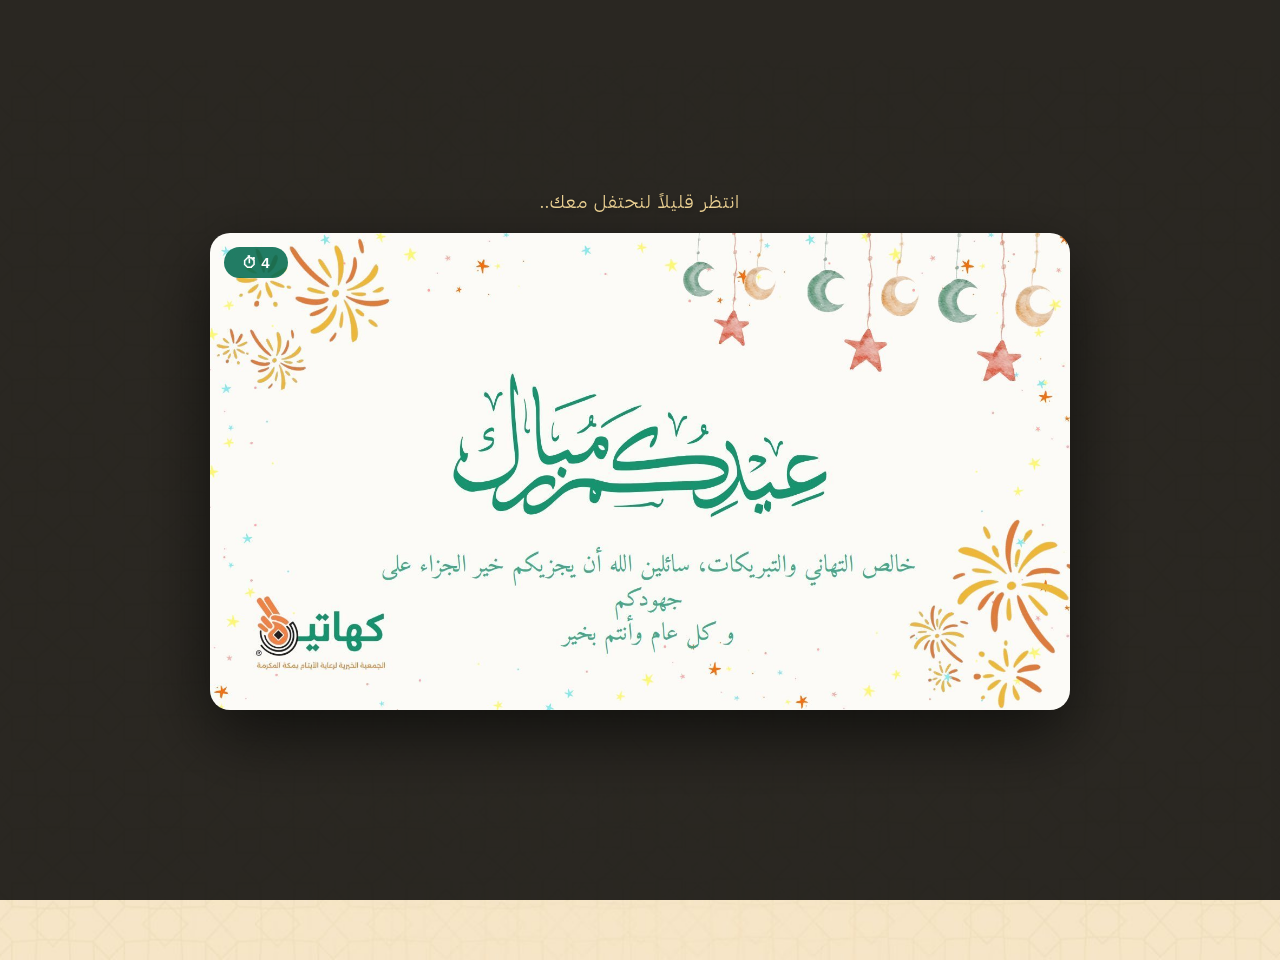
==== index.html @ 3cc017ee "add files" ====
<!DOCTYPE html>
<html lang="ar" dir="rtl">
<head>
  <meta charset="UTF-8">
  <meta name="viewport" content="width=device-width, initial-scale=1.0">
  <title>بطاقة تهنئة العيد - كهاتين</title>
  <link rel="preconnect" href="https://fonts.googleapis.com">
  <link href="https://fonts.googleapis.com/css2?family=Cairo:wght@700&display=swap" rel="stylesheet">
  <link rel="stylesheet" href="style.css">
</head>
<body>

  <!-- لمبات الصفحة الأولى -->
  <div id="lights-page1" style="display:none;">
    <div class="wire-container">
      <div class="light-unit"><div class="socket"></div><div class="bulb"></div></div>
      <div class="light-unit"><div class="socket"></div><div class="bulb"></div></div>
      <div class="light-unit"><div class="socket"></div><div class="bulb"></div></div>
      <div class="light-unit"><div class="socket"></div><div class="bulb"></div></div>
      <div class="light-unit"><div class="socket"></div><div class="bulb"></div></div>
      <div class="light-unit"><div class="socket"></div><div class="bulb"></div></div>
      <div class="light-unit"><div class="socket"></div><div class="bulb"></div></div>
      <div class="light-unit"><div class="socket"></div><div class="bulb"></div></div>
      <div class="light-unit"><div class="socket"></div><div class="bulb"></div></div>
      <div class="light-unit"><div class="socket"></div><div class="bulb"></div></div>
      <div class="light-unit"><div class="socket"></div><div class="bulb"></div></div>
      <div class="light-unit"><div class="socket"></div><div class="bulb"></div></div>
      <div class="light-unit"><div class="socket"></div><div class="bulb"></div></div>
      <div class="light-unit"><div class="socket"></div><div class="bulb"></div></div>
      <div class="light-unit"><div class="socket"></div><div class="bulb"></div></div>
      <div class="light-unit"><div class="socket"></div><div class="bulb"></div></div>
      <div class="light-unit"><div class="socket"></div><div class="bulb"></div></div>
      <div class="light-unit"><div class="socket"></div><div class="bulb"></div></div>
      <div class="light-unit"><div class="socket"></div><div class="bulb"></div></div>
      <div class="light-unit"><div class="socket"></div><div class="bulb"></div></div>
      <div class="light-unit"><div class="socket"></div><div class="bulb"></div></div>
      <div class="light-unit"><div class="socket"></div><div class="bulb"></div></div>
    </div>
  </div>

  <!-- زينة أركان الصفحة الأولى -->
  <img src="images/bunting.png" class="bunting-corner right" id="bunting-right" alt="">
  <img src="images/bunting.png" class="bunting-corner left"  id="bunting-left"  alt="">

  <!-- اللمبات - للصفحة الثانية -->
  <div id="lights-wrap">
    <div class="wire-container">
      <div class="light-unit"><div class="socket"></div><div class="bulb"></div></div>
      <div class="light-unit"><div class="socket"></div><div class="bulb"></div></div>
      <div class="light-unit"><div class="socket"></div><div class="bulb"></div></div>
      <div class="light-unit"><div class="socket"></div><div class="bulb"></div></div>
      <div class="light-unit"><div class="socket"></div><div class="bulb"></div></div>
      <div class="light-unit"><div class="socket"></div><div class="bulb"></div></div>
      <div class="light-unit"><div class="socket"></div><div class="bulb"></div></div>
      <div class="light-unit"><div class="socket"></div><div class="bulb"></div></div>
      <div class="light-unit"><div class="socket"></div><div class="bulb"></div></div>
      <div class="light-unit"><div class="socket"></div><div class="bulb"></div></div>
      <div class="light-unit"><div class="socket"></div><div class="bulb"></div></div>
      <div class="light-unit"><div class="socket"></div><div class="bulb"></div></div>
      <div class="light-unit"><div class="socket"></div><div class="bulb"></div></div>
      <div class="light-unit"><div class="socket"></div><div class="bulb"></div></div>
      <div class="light-unit"><div class="socket"></div><div class="bulb"></div></div>
      <div class="light-unit"><div class="socket"></div><div class="bulb"></div></div>
      <div class="light-unit"><div class="socket"></div><div class="bulb"></div></div>
      <div class="light-unit"><div class="socket"></div><div class="bulb"></div></div>
    </div>
  </div>

  <!-- إعلان العيد -->
  <div id="eid-overlay">
    <div class="ad-wrapper">
      <div class="ad-wait-text">انتظر قليلاً لنحتفل معك..</div>
      <div class="ad-box">
        <img src="images/eid_card.png" alt="عيد مبارك - كهاتين">
        <div id="eid-timer">⏱ 5</div>
      </div>
    </div>
  </div>

  <!-- المحتوى -->
  <div class="main-content">

    <section id="page1" class="page active">
      <div class="form-card">
        <div class="arch">
          <h2>أهلاً بك</h2>
          <p>فضلاً أدخل اسمك لاستلام بطاقتك</p>
        </div>
        <div class="card-body">
          <form id="nameForm">
            <input type="text" placeholder="اسمك هنا" id="nameInput" required>
            <button type="submit" class="btn-main">متابعة ←</button>
          </form>
        </div>
      </div>
    </section>

    <section id="page2" class="page">
      <div class="card">
        <img src="images/ramadan.jpg" class="greeting-img" alt="بطاقة التهنئة">
        <div class="employee-name" id="employeeName"></div>
      </div>
      <button id="saveBtn">⬇ حفظ الصورة</button>
      <canvas id="canvas" style="display:none;"></canvas>
      <img src="images/logo.webp" class="society-logo" alt="شعار كهاتين">
    </section>

  </div>

  <script src="script.js" defer></script>
</body>
</html>
---- style.css ----
@font-face {
  font-family: "PingARLT";
  src: url("fonts/PingAR_LT-Regular.otf") format("opentype");
}

@font-face {
  font-family: "PingARBold";
  src: url("fonts/PingAR_LT-Bold.otf") format("opentype");
}

:root {
  --green: #046c50;
  --beige: #EFD1A6;
  --gold:  #c9a84c;
}

* { box-sizing: border-box; margin: 0; padding: 0; }

body {
  font-family: "PingARLT", Arial, sans-serif;
  background: #F5E6C8;
  min-height: 100vh;
  display: flex;
  flex-direction: column;
  align-items: center;
  justify-content: flex-start;
  overflow-x: hidden;
  position: relative;
}

body::before {
  content: '';
  position: fixed;
  inset: 0;
  background: #F5E6C8;
  z-index: 0;
  pointer-events: none;
}

/* لمبات الصفحة الأولى */
#lights-page1 {
  position: fixed;
  top: 0; left: 0;
  width: 100%;
  z-index: 100;
  pointer-events: none;
  border-top: 2px solid #3a3a3a;
}

/* ====== زينة أركان الصفحة الأولى - كما هي في الأصل ====== */
.bunting-corner {
  position: fixed;
  z-index: 99;
  pointer-events: none;
  width: 420px;
  display: none;

}
.bunting-corner.right {
  top: 60px;
  right: 0;
  transform: rotate(45deg);
  transform-origin: top right;
}
.bunting-corner.left {
  top: 60px;
  left: 0;
  transform: rotate(-45deg);
  transform-origin: top left;
}

/* ====== الجوال فقط ====== */
@media (max-width: 900px) {
  /* إخفاء الخط الأسود */
  #lights-page1 {
    border-top: none;
  }
  /* تصغير الزينة */
  .bunting-corner {
    width: 180px;
    top: 60px;
  }
  /* تصغير اللمبات بشكل كبير */
  .bulb {
    width: 14px;
    height: 20px;
  }
  .socket {
    width: 8px;
    height: 8px;
    top: -7px;
  }
  .light-unit {
    margin: 0 2px;
  }
  .light-unit::after {
    width: 22px;
    height: 10px;
    top: -8px;
    left: 4px;
  }
  /* إبقاء 8 لمبات بالوسط فقط - حذف 7 من كل طرف */
  #lights-page1 .light-unit:nth-child(1),
  #lights-page1 .light-unit:nth-child(2),
  #lights-page1 .light-unit:nth-child(3),
  #lights-page1 .light-unit:nth-child(4),
  #lights-page1 .light-unit:nth-child(5),
  #lights-page1 .light-unit:nth-child(6),
  #lights-page1 .light-unit:nth-child(7),
  #lights-page1 .light-unit:nth-child(16),
  #lights-page1 .light-unit:nth-child(17),
  #lights-page1 .light-unit:nth-child(18),
  #lights-page1 .light-unit:nth-child(19),
  #lights-page1 .light-unit:nth-child(20),
  #lights-page1 .light-unit:nth-child(21),
  #lights-page1 .light-unit:nth-child(22) {
    display: none;
  }
}

/* ====== اللاب فقط ====== */
@media (min-width: 901px) {
  /* إخفاء أول 2 يسار وآخر 2 يمين في page1 فقط */
  #lights-page1 .light-unit:nth-child(1),
  #lights-page1 .light-unit:nth-child(2),
  #lights-page1 .light-unit:nth-child(21),
  #lights-page1 .light-unit:nth-child(22) {
    display: none;
  }
  /* دفع الزينة اليمين لليمين أكثر */
  .bunting-corner.right {
    right: -30px;
  }
}

/* لمبات الصفحة الثانية */
#lights-wrap {
  display: none;
  position: fixed;
  top: 0; left: 0;
  width: 100%;
  z-index: 100;
  pointer-events: none;
  border-top: 2px solid #3a3a3a;
}

#lights-wrap .wire-container {
  display: flex;
  justify-content: space-between;
  align-items: flex-start;
  width: 100%;
  padding: 0 10px;
}


.wire-container {
  text-align: center;
  white-space: nowrap;
  width: 100%;
  position: relative;
  overflow: visible;
}

.light-unit {
  display: inline-block;
  position: relative;
  margin: 0 1vw;
}

.light-unit::after {
  content: "";
  position: absolute;
  top: -1.2vw;
  left: 0.8vw;
  width: 5vw;
  height: 1.8vw;
  border-bottom: 2px solid #3a3a3a;
  border-radius: 50%;
  z-index: 0;
}

.light-unit:last-child::after { display: none; }

.socket {
  position: absolute;
  top: -0.8vw; left: 50%;
  transform: translateX(-50%);
  width: max(1.3vw, 8px);
  height: max(1.3vw, 8px);
  background: linear-gradient(to right, #444, #222, #444);
  border-radius: 3px 3px 0 0;
  z-index: 2;
  border-bottom: 3px solid #111;
}

.bulb {
  width: max(2.5vw, 16px);
  height: max(3.5vw, 22px);
  background: rgba(255,215,0,0.2);
  border-radius: 50% 50% 50% 50% / 60% 60% 40% 40%;
  position: relative;
  z-index: 1;
  animation: glow 1.5s infinite alternate;
}

.bulb::after {
  content: "";
  position: absolute;
  top: 7px; left: 50%;
  transform: translateX(-50%);
  width: 5px;
  height: 16px;
  border: 1px solid rgba(255,255,255,0.4);
  border-bottom: none;
  border-top: none;
  border-radius: 50%;
}

@keyframes glow {
  0%   { background: rgba(255,215,0,0.3); box-shadow: 0 0 10px rgba(255,215,0,0.1); }
  100% { background: rgba(255,215,0,1);   box-shadow: 0 0 20px #ffd700, 0 0 40px #ffea00, 0 0 60px #ff8c00; }
}

.light-unit:nth-child(odd)  .bulb { animation-duration: 1.8s; }
.light-unit:nth-child(even) .bulb { animation-duration: 1.4s; }
.light-unit:nth-child(3n)   .bulb { animation-duration: 2.1s; }
.light-unit:nth-child(1)  .bulb { animation-delay: 0.1s; }
.light-unit:nth-child(2)  .bulb { animation-delay: 0.8s; }
.light-unit:nth-child(3)  .bulb { animation-delay: 0.4s; }
.light-unit:nth-child(4)  .bulb { animation-delay: 1.2s; }
.light-unit:nth-child(5)  .bulb { animation-delay: 0.6s; }
.light-unit:nth-child(6)  .bulb { animation-delay: 1.5s; }
.light-unit:nth-child(7)  .bulb { animation-delay: 0.3s; }
.light-unit:nth-child(8)  .bulb { animation-delay: 0.9s; }
.light-unit:nth-child(9)  .bulb { animation-delay: 1.1s; }
.light-unit:nth-child(10) .bulb { animation-delay: 0.5s; }
.light-unit:nth-child(11) .bulb { animation-delay: 1.7s; }
.light-unit:nth-child(12) .bulb { animation-delay: 0.2s; }

/* ====== إعلان العيد ====== */
#eid-overlay {
  position: fixed; inset: 0;
  background: rgba(0,0,0,0.83);
  z-index: 999999;
  display: flex;
  justify-content: center;
  align-items: center;
  animation: fadeIn 0.6s ease;
  transition: opacity 0.6s ease;
}

.ad-wrapper {
  display: flex;
  flex-direction: column;
  align-items: center;
  gap: 14px;
  width: 92%;
  max-width: 860px;
}

.ad-wait-text {
  color: #f5d998;
  font-size: 18px;
  font-family: "PingARLT", Arial, sans-serif;
  text-align: center;
  letter-spacing: 1px;
  text-shadow: 0 2px 8px rgba(0,0,0,0.5);
}

.ad-box {
  position: relative;
  width: 100%;
  border-radius: 20px;
  overflow: hidden;
  box-shadow: 0 25px 70px rgba(0,0,0,0.6);
}

.ad-box img { width: 100%; display: block; }

#eid-timer {
  position: absolute;
  top: 14px; left: 14px;
  background: rgba(4,108,80,0.88);
  color: #fff;
  font-size: 15px; font-weight: bold;
  padding: 7px 18px;
  border-radius: 30px;
  direction: ltr;
  font-family: Arial, sans-serif;
  transition: opacity 0.4s;
}

/* ====== المحتوى ====== */
.main-content {
  position: relative; z-index: 1;
  width: 100%; min-height: 100vh;
  display: flex; align-items: center; justify-content: center;
  padding-top: 60px;
}

.page { display: none; }
.page.active {
  display: flex; flex-direction: column;
  align-items: center; justify-content: center;
}

#page1 {
  width: 100vw; min-height: 100vh;
  background-image: url('images/lantern.png');
  background-size: cover;
  background-position: center;
}

#page2 {
  width: 100vw; min-height: 100vh;
  background-image: url('images/lantern.png');
  background-size: cover;
  background-position: center;
  padding: 80px 20px 40px;
  gap: 24px;
}

/* ====== البطاقة - طاق مقوس ====== */
.form-card {
  width: 340px;
  background: #faf6ef;
  border-radius: 0 0 12px 12px;
  overflow: hidden;
  box-shadow: 0 12px 40px rgba(0,0,0,0.15);
}

.form-card .arch {
  background: linear-gradient(135deg, #046c50, #035840);
  padding: 36px 24px 48px;
  clip-path: ellipse(100% 85% at 50% 0%);
  text-align: center;
}

.form-card .arch h2 {
  font-size: 26px;
  color: #f5d998;
  margin-bottom: 8px;
  font-family: "PingARLT", Arial;
}

.form-card .arch p {
  font-size: 13px;
  color: rgba(245,217,152,0.75);
  font-family: "PingARLT", Arial;
}

.form-card .card-body {
  padding: 24px 24px 32px;
  text-align: center;
}

#nameInput {
  width: 100%;
  padding: 13px 16px;
  border-radius: 8px;
  border: 1.5px solid rgba(4,108,80,0.2);
  background: rgba(239,209,166,0.2);
  font-size: 14px;
  color: var(--green);
  font-family: "PingARLT", Arial;
  text-align: center;
  outline: none;
  transition: border-color 0.3s;
  margin-bottom: 14px;
  display: block;
}

#nameInput:focus { border-color: var(--green); background: #fff; }

.btn-main {
  width: 100%;
  padding: 13px;
  border-radius: 8px;
  border: none;
  background: #046c50;
  color: #fff;
  font-size: 15px;
  font-family: "PingARLT", Arial;
  font-weight: bold;
  cursor: pointer;
  transition: opacity 0.2s;
  box-shadow: 0 4px 16px rgba(4,108,80,0.3);
}

.btn-main:hover { opacity: 0.88; }

/* شعار الجمعية */
.society-logo {
  position: fixed;
  bottom: 20px;
  right: 20px;
  transform: none;
  width: 300px;
  z-index: 10;
}

@media (max-width: 900px) {
  .society-logo {
    width: 120px;
    bottom: 10px;
    right: 10px;
    left: auto;
  }
}

/* ====== البطاقة النهائية ====== */
.card {
  position: relative;
  display: inline-block;
  border-radius: 16px; overflow: hidden;
  box-shadow: 0 20px 60px rgba(4,108,80,0.15);
}

.greeting-img { width: 380px; max-width: 90vw; display: block; }

@media (max-width: 900px) {
  .greeting-img { max-width: 78vw; }
  #page2 { padding: 70px 20px 20px; gap: 14px; }
}

/*
  الصورة الأصلية: 1600 × 2000 px
  المستطيل الأخضر: مركز Y=1720 (86%), مركز X=799 (50%)
*/
.employee-name {
  font-family: "PingARBold", "Cairo", Arial, sans-serif;
  font-size: 15px;
  position: absolute;
  top: 86.4%;
  left: 50%;
  transform: translate(-50%, -50%);
  width: 52%;
  text-align: center;
  color: #ffffff;
  background: transparent;
  white-space: nowrap;
  overflow: hidden;
  text-overflow: ellipsis;
  pointer-events: none;
  line-height: 1;
}

@media (max-width: 900px) {
  .employee-name {
    top: 86.1%;
  }
}

/* زر حفظ الصورة */
#saveBtn {
  padding: 14px 36px;
  border-radius: 14px;
  border: none;
  background: #046c50;
  color: #fff;
  font-size: 15px;
  font-family: "PingARLT", Arial;
  font-weight: bold;
  cursor: pointer;
  box-shadow: 0 4px 20px rgba(4,108,80,0.35);
  transition: transform 0.2s, box-shadow 0.2s, opacity 0.2s;
}

#saveBtn:hover { opacity: 0.88; transform: translateY(-2px); }

@keyframes fadeIn {
  from { opacity: 0; transform: scale(0.96); }
  to   { opacity: 1; transform: scale(1); }
}

@keyframes lightsIn {
  from { opacity: 0; transform: translateY(-20px); }
  to   { opacity: 1; transform: translateY(0); }
}
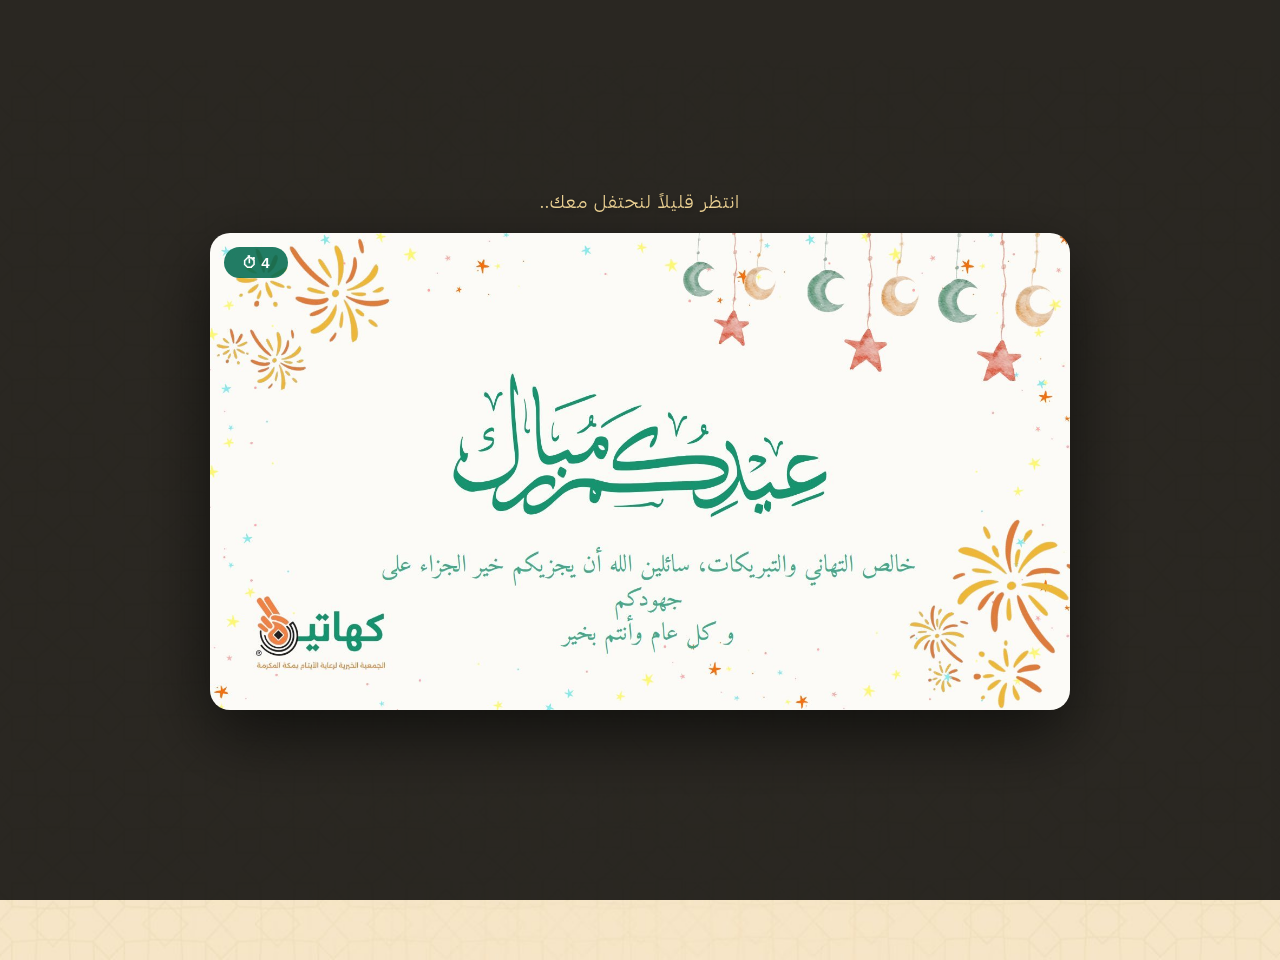
==== commit 2d7e0ceb: "h" ====
--- a/index.html
+++ b/index.html
@@ -39,7 +39,7 @@
   </div>
 
   <!-- زينة أركان الصفحة الأولى -->
-  <img src="images/bunting.png" class="bunting-corner right" id="bunting-right" alt="">
+  <img src="images/bunting_right.png" class="bunting-corner right" id="bunting-right" alt="">
   <img src="images/bunting.png" class="bunting-corner left"  id="bunting-left"  alt="">
 
   <!-- اللمبات - للصفحة الثانية -->
--- a/style.css
+++ b/style.css
@@ -57,15 +57,15 @@
 
 }
 .bunting-corner.right {
-  top: 60px;
+  top: 10px;
   right: 0;
-  transform: rotate(45deg);
+  transform: rotate(25deg);
   transform-origin: top right;
 }
 .bunting-corner.left {
-  top: 60px;
+  top: 10px;
   left: 0;
-  transform: rotate(-45deg);
+  transform: rotate(-25deg);
   transform-origin: top left;
 }
 
@@ -77,8 +77,8 @@
   }
   /* تصغير الزينة */
   .bunting-corner {
-    width: 180px;
-    top: 60px;
+    width: 150px;
+    top: 10px;
   }
   /* تصغير اللمبات بشكل كبير */
   .bulb {
@@ -112,6 +112,8 @@
   #lights-page1 .light-unit:nth-child(18),
   #lights-page1 .light-unit:nth-child(19),
   #lights-page1 .light-unit:nth-child(20),
+  #lights-page1 .light-unit:nth-child(19),
+  #lights-page1 .light-unit:nth-child(20),
   #lights-page1 .light-unit:nth-child(21),
   #lights-page1 .light-unit:nth-child(22) {
     display: none;
@@ -123,13 +125,16 @@
   /* إخفاء أول 2 يسار وآخر 2 يمين في page1 فقط */
   #lights-page1 .light-unit:nth-child(1),
   #lights-page1 .light-unit:nth-child(2),
+  #lights-page1 .light-unit:nth-child(19),
+  #lights-page1 .light-unit:nth-child(20),
   #lights-page1 .light-unit:nth-child(21),
   #lights-page1 .light-unit:nth-child(22) {
     display: none;
   }
   /* دفع الزينة اليمين لليمين أكثر */
   .bunting-corner.right {
-    right: -30px;
+    right: 0px;
+    top: 55px;
   }
 }
 
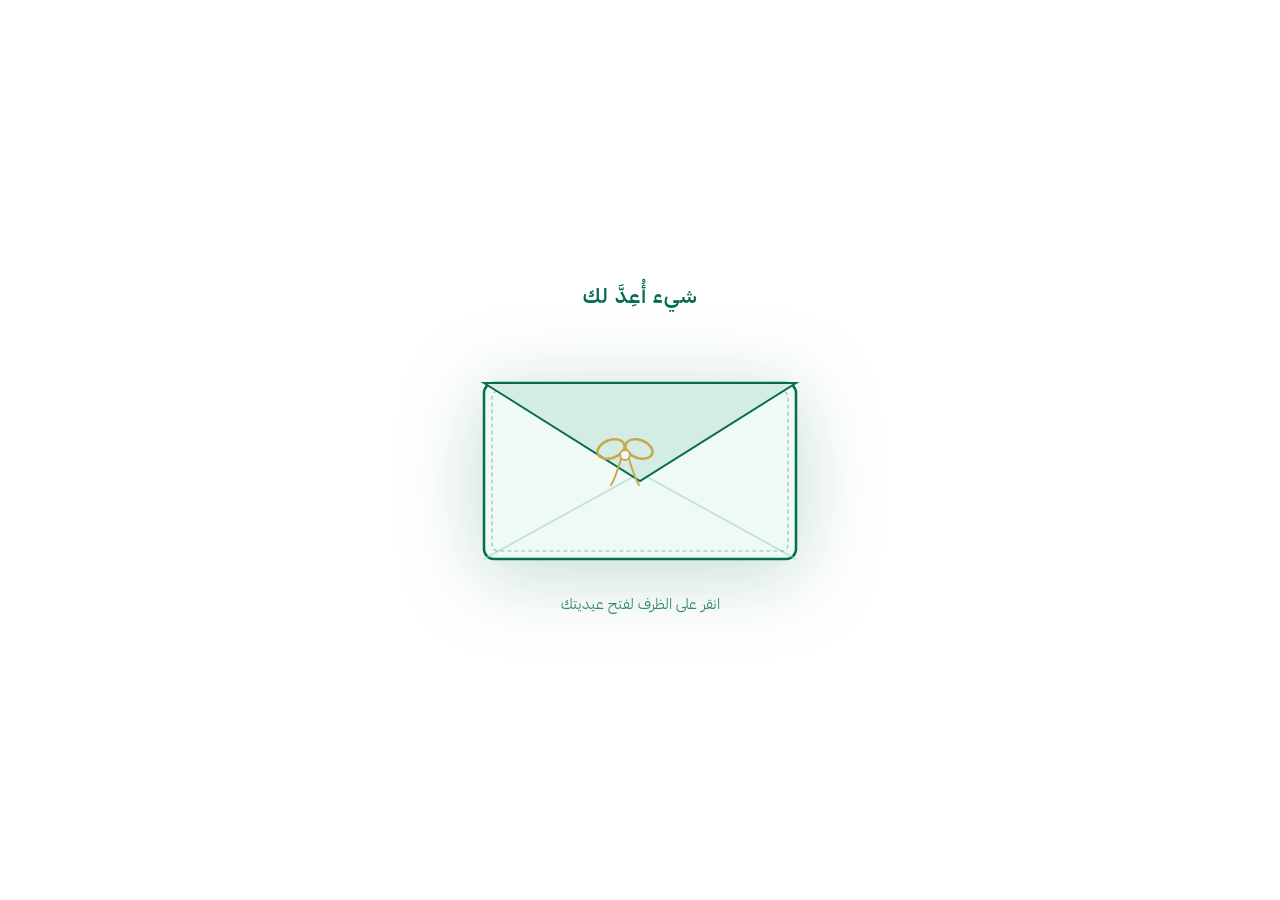
==== commit 3a01eed7: "Add files via upload" ====
--- a/index.html
+++ b/index.html
@@ -1,112 +1,268 @@
 <!DOCTYPE html>
 <html lang="ar" dir="rtl">
 <head>
-  <meta charset="UTF-8">
-  <meta name="viewport" content="width=device-width, initial-scale=1.0">
-  <title>بطاقة تهنئة العيد - كهاتين</title>
-  <link rel="preconnect" href="https://fonts.googleapis.com">
-  <link href="https://fonts.googleapis.com/css2?family=Cairo:wght@700&display=swap" rel="stylesheet">
-  <link rel="stylesheet" href="style.css">
+<meta charset="UTF-8">
+<meta name="viewport" content="width=device-width, initial-scale=1.0">
+<title>عيديتك 🎁</title>
+<link href="https://fonts.googleapis.com/css2?family=Tajawal:wght@400;700;900&display=swap" rel="stylesheet">
+<style>
+  @font-face {
+    font-family: "PingARLT";
+    src: url("fonts/PingAR_LT-Regular.otf") format("opentype");
+  }
+  @font-face {
+    font-family: "PingARBold";
+    src: url("fonts/PingAR_LT-Bold.otf") format("opentype");
+  }
+
+  * { margin: 0; padding: 0; box-sizing: border-box; }
+
+  body {
+    background: url('images/waves.png') center center / cover no-repeat;
+    font-family: "PingARLT", 'Tajawal', sans-serif;
+    min-height: 100vh;
+    display: flex;
+    align-items: center;
+    justify-content: center;
+    overflow: hidden;
+    position: relative;
+  }
+
+  
+
+  #scene {
+    position: relative;
+    z-index: 10;
+    display: flex;
+    flex-direction: column;
+    align-items: center;
+    gap: 28px;
+  }
+
+  .hint-text {
+    font-size: 1.3rem;
+    color: #046c50;
+    font-weight: 700;
+    letter-spacing: 1px;
+    animation: pulse 2s ease-in-out infinite;
+    text-align: center;
+    font-family: "PingARBold", 'Tajawal', sans-serif;
+  }
+  @keyframes pulse {
+    0%, 100% { opacity: 1; transform: scale(1); }
+    50%       { opacity: 0.7; transform: scale(1.04); }
+  }
+
+  #envelope-wrap {
+    position: relative;
+    width: 320px;
+    height: 220px;
+    cursor: pointer;
+    animation: shake 3s ease-in-out infinite;
+    transform-origin: center bottom;
+    filter: drop-shadow(0 12px 40px rgba(4,108,80,0.25));
+    transition: filter 0.3s;
+  }
+  #envelope-wrap:hover { filter: drop-shadow(0 20px 60px rgba(4,108,80,0.42)); }
+
+  @keyframes shake {
+    0%, 100% { transform: rotate(0deg); }
+    10%       { transform: rotate(-3deg); }
+    20%       { transform: rotate(3deg); }
+    30%       { transform: rotate(-2deg); }
+    40%       { transform: rotate(2deg); }
+    50%       { transform: rotate(0deg); }
+  }
+
+  #env-svg { width: 100%; height: 100%; position: absolute; inset: 0; }
+
+  #env-flap {
+    transform-origin: top center;
+    transform-box: fill-box;
+    transition: transform 0.6s cubic-bezier(0.4, 0, 0.2, 1);
+  }
+  #envelope-wrap.opening #env-flap { transform: rotateX(-160deg); }
+
+  #env-bow {
+    animation: bowWobble 2s ease-in-out infinite;
+    transform-origin: center;
+    transform-box: fill-box;
+  }
+  @keyframes bowWobble {
+    0%, 100% { transform: scale(1) rotate(0deg); }
+    25%       { transform: scale(1.1) rotate(-5deg); }
+    75%       { transform: scale(1.1) rotate(5deg); }
+  }
+
+  .glitter {
+    position: absolute;
+    border-radius: 50%;
+    pointer-events: none;
+    animation: glitterFly 1.2s ease-out forwards;
+    z-index: 20;
+  }
+  @keyframes glitterFly {
+    0%   { transform: translate(0,0) scale(1); opacity: 1; }
+    100% { transform: translate(var(--dx), var(--dy)) scale(0); opacity: 0; }
+  }
+
+  .confetti {
+    position: fixed;
+    pointer-events: none;
+    animation: confettiFall 2s ease-in forwards;
+    z-index: 100;
+  }
+  @keyframes confettiFall {
+    0%   { transform: translateY(-20px) rotate(0deg); opacity: 1; }
+    100% { transform: translateY(110vh) rotate(720deg); opacity: 0; }
+  }
+
+  #card {
+    position: fixed;
+    inset: 0;
+    z-index: 200;
+    display: flex;
+    flex-direction: column;
+    align-items: center;
+    justify-content: center;
+    background: rgba(0,0,0,0.6);
+    backdrop-filter: blur(6px);
+    opacity: 0;
+    pointer-events: none;
+    transition: opacity 0.5s;
+  }
+  #card.show { opacity: 1; pointer-events: all; }
+  #card img {
+    max-width: 88vw;
+    max-height: 68vh;
+    border-radius: 16px;
+    box-shadow: 0 30px 80px rgba(0,0,0,0.4);
+    transform: scale(0.6) rotate(-4deg);
+    transition: transform 0.6s cubic-bezier(0.34, 1.56, 0.64, 1);
+  }
+  #card.show img { transform: scale(1) rotate(0deg); }
+
+  #claim-btn {
+    display: block;
+    margin: 20px auto 0;
+    background: linear-gradient(135deg, #c9a84c, #046c50);
+    color: white;
+    font-family: "PingARBold", 'Tajawal', sans-serif;
+    font-size: 1.2rem;
+    font-weight: 900;
+    padding: 16px 48px;
+    border: none;
+    border-radius: 50px;
+    cursor: pointer;
+    box-shadow: 0 8px 30px rgba(4,108,80,0.4);
+    transform: scale(0.8);
+    opacity: 0;
+    transition: transform 0.5s cubic-bezier(0.34,1.56,0.64,1) 0.4s, opacity 0.4s ease 0.4s, box-shadow 0.2s;
+    letter-spacing: 1px;
+  }
+  #card.show #claim-btn { transform: scale(1); opacity: 1; }
+  #claim-btn:hover { box-shadow: 0 12px 40px rgba(4,108,80,0.6); transform: scale(1.05) !important; }
+  #card-inner { display: flex; flex-direction: column; align-items: center; }
+</style>
 </head>
 <body>
 
-  <!-- لمبات الصفحة الأولى -->
-  <div id="lights-page1" style="display:none;">
-    <div class="wire-container">
-      <div class="light-unit"><div class="socket"></div><div class="bulb"></div></div>
-      <div class="light-unit"><div class="socket"></div><div class="bulb"></div></div>
-      <div class="light-unit"><div class="socket"></div><div class="bulb"></div></div>
-      <div class="light-unit"><div class="socket"></div><div class="bulb"></div></div>
-      <div class="light-unit"><div class="socket"></div><div class="bulb"></div></div>
-      <div class="light-unit"><div class="socket"></div><div class="bulb"></div></div>
-      <div class="light-unit"><div class="socket"></div><div class="bulb"></div></div>
-      <div class="light-unit"><div class="socket"></div><div class="bulb"></div></div>
-      <div class="light-unit"><div class="socket"></div><div class="bulb"></div></div>
-      <div class="light-unit"><div class="socket"></div><div class="bulb"></div></div>
-      <div class="light-unit"><div class="socket"></div><div class="bulb"></div></div>
-      <div class="light-unit"><div class="socket"></div><div class="bulb"></div></div>
-      <div class="light-unit"><div class="socket"></div><div class="bulb"></div></div>
-      <div class="light-unit"><div class="socket"></div><div class="bulb"></div></div>
-      <div class="light-unit"><div class="socket"></div><div class="bulb"></div></div>
-      <div class="light-unit"><div class="socket"></div><div class="bulb"></div></div>
-      <div class="light-unit"><div class="socket"></div><div class="bulb"></div></div>
-      <div class="light-unit"><div class="socket"></div><div class="bulb"></div></div>
-      <div class="light-unit"><div class="socket"></div><div class="bulb"></div></div>
-      <div class="light-unit"><div class="socket"></div><div class="bulb"></div></div>
-      <div class="light-unit"><div class="socket"></div><div class="bulb"></div></div>
-      <div class="light-unit"><div class="socket"></div><div class="bulb"></div></div>
-    </div>
+<div id="scene">
+  <p class="hint-text">شيء أُعِدَّ لك</p>
+  <div id="envelope-wrap" onclick="openEnvelope()">
+    <svg id="env-svg" viewBox="0 0 320 220" xmlns="http://www.w3.org/2000/svg">
+      <rect x="4" y="40" width="312" height="176" rx="10" fill="#f0faf5" stroke="#046c50" stroke-width="2.5"/>
+      <line x1="4" y1="216" x2="160" y2="130" stroke="#9fcfbe" stroke-width="1.5" opacity="0.6"/>
+      <line x1="316" y1="216" x2="160" y2="130" stroke="#9fcfbe" stroke-width="1.5" opacity="0.6"/>
+      <line x1="4" y1="40" x2="160" y2="130" stroke="#9fcfbe" stroke-width="1.5" opacity="0.5"/>
+      <line x1="316" y1="40" x2="160" y2="130" stroke="#9fcfbe" stroke-width="1.5" opacity="0.5"/>
+      <rect x="12" y="48" width="296" height="160" rx="6" fill="none" stroke="#046c50" stroke-width="1.2" stroke-dasharray="4 3" opacity="0.4"/>
+      <g id="env-flap">
+        <path d="M4,40 L160,138 L316,40 Z" fill="#d4ede4" stroke="#046c50" stroke-width="2"/>
+      </g>
+      <g id="env-bow" transform="translate(145, 112)">
+        <ellipse cx="-14" cy="-6" rx="14" ry="9" fill="none" stroke="#c9a84c" stroke-width="2.5" transform="rotate(-20,-14,-6)"/>
+        <ellipse cx="14" cy="-6" rx="14" ry="9" fill="none" stroke="#c9a84c" stroke-width="2.5" transform="rotate(20,14,-6)"/>
+        <circle cx="0" cy="0" r="5" fill="#f0faf5" stroke="#c9a84c" stroke-width="2"/>
+        <path d="M-4,4 Q-10,24 -14,30" fill="none" stroke="#c9a84c" stroke-width="2" stroke-linecap="round"/>
+        <path d="M4,4 Q10,24 14,30" fill="none" stroke="#c9a84c" stroke-width="2" stroke-linecap="round"/>
+      </g>
+    </svg>
   </div>
-
-  <!-- زينة أركان الصفحة الأولى -->
-  <img src="images/bunting_right.png" class="bunting-corner right" id="bunting-right" alt="">
-  <img src="images/bunting.png" class="bunting-corner left"  id="bunting-left"  alt="">
-
-  <!-- اللمبات - للصفحة الثانية -->
-  <div id="lights-wrap">
-    <div class="wire-container">
-      <div class="light-unit"><div class="socket"></div><div class="bulb"></div></div>
-      <div class="light-unit"><div class="socket"></div><div class="bulb"></div></div>
-      <div class="light-unit"><div class="socket"></div><div class="bulb"></div></div>
-      <div class="light-unit"><div class="socket"></div><div class="bulb"></div></div>
-      <div class="light-unit"><div class="socket"></div><div class="bulb"></div></div>
-      <div class="light-unit"><div class="socket"></div><div class="bulb"></div></div>
-      <div class="light-unit"><div class="socket"></div><div class="bulb"></div></div>
-      <div class="light-unit"><div class="socket"></div><div class="bulb"></div></div>
-      <div class="light-unit"><div class="socket"></div><div class="bulb"></div></div>
-      <div class="light-unit"><div class="socket"></div><div class="bulb"></div></div>
-      <div class="light-unit"><div class="socket"></div><div class="bulb"></div></div>
-      <div class="light-unit"><div class="socket"></div><div class="bulb"></div></div>
-      <div class="light-unit"><div class="socket"></div><div class="bulb"></div></div>
-      <div class="light-unit"><div class="socket"></div><div class="bulb"></div></div>
-      <div class="light-unit"><div class="socket"></div><div class="bulb"></div></div>
-      <div class="light-unit"><div class="socket"></div><div class="bulb"></div></div>
-      <div class="light-unit"><div class="socket"></div><div class="bulb"></div></div>
-      <div class="light-unit"><div class="socket"></div><div class="bulb"></div></div>
-    </div>
+  <p style="color:#046c50; font-size:0.9rem; font-family:'PingARLT','Tajawal',sans-serif; margin-top:4px; opacity:0.8;">انقر على الظرف لفتح عيديتك</p>
+</div>
+
+<div id="card">
+  <div id="card-inner">
+    <img src="images/new_eid_card.png" alt="عيد سعيد"/>
+    <button id="claim-btn" onclick="goToNext()">قم باستلام عيديتك</button>
   </div>
-
-  <!-- إعلان العيد -->
-  <div id="eid-overlay">
-    <div class="ad-wrapper">
-      <div class="ad-wait-text">انتظر قليلاً لنحتفل معك..</div>
-      <div class="ad-box">
-        <img src="images/eid_card.png" alt="عيد مبارك - كهاتين">
-        <div id="eid-timer">⏱ 5</div>
-      </div>
-    </div>
-  </div>
-
-  <!-- المحتوى -->
-  <div class="main-content">
-
-    <section id="page1" class="page active">
-      <div class="form-card">
-        <div class="arch">
-          <h2>أهلاً بك</h2>
-          <p>فضلاً أدخل اسمك لاستلام بطاقتك</p>
-        </div>
-        <div class="card-body">
-          <form id="nameForm">
-            <input type="text" placeholder="اسمك هنا" id="nameInput" required>
-            <button type="submit" class="btn-main">متابعة ←</button>
-          </form>
-        </div>
-      </div>
-    </section>
-
-    <section id="page2" class="page">
-      <div class="card">
-        <img src="images/ramadan.jpg" class="greeting-img" alt="بطاقة التهنئة">
-        <div class="employee-name" id="employeeName"></div>
-      </div>
-      <button id="saveBtn">⬇ حفظ الصورة</button>
-      <canvas id="canvas" style="display:none;"></canvas>
-      <img src="images/logo.webp" class="society-logo" alt="شعار كهاتين">
-    </section>
-
-  </div>
-
-  <script src="script.js" defer></script>
+</div>
+
+<script>
+  function playPop() {
+    try {
+      const ctx = new (window.AudioContext || window.webkitAudioContext)();
+      const osc = ctx.createOscillator(), gain = ctx.createGain();
+      osc.connect(gain); gain.connect(ctx.destination);
+      osc.frequency.setValueAtTime(600, ctx.currentTime);
+      osc.frequency.exponentialRampToValueAtTime(120, ctx.currentTime + 0.15);
+      gain.gain.setValueAtTime(0.4, ctx.currentTime);
+      gain.gain.exponentialRampToValueAtTime(0.001, ctx.currentTime + 0.3);
+      osc.start(); osc.stop(ctx.currentTime + 0.3);
+      setTimeout(() => {
+        const o2 = ctx.createOscillator(), g2 = ctx.createGain();
+        o2.type = 'triangle';
+        o2.connect(g2); g2.connect(ctx.destination);
+        o2.frequency.setValueAtTime(1200, ctx.currentTime);
+        o2.frequency.exponentialRampToValueAtTime(800, ctx.currentTime + 0.2);
+        g2.gain.setValueAtTime(0.2, ctx.currentTime);
+        g2.gain.exponentialRampToValueAtTime(0.001, ctx.currentTime + 0.25);
+        o2.start(); o2.stop(ctx.currentTime + 0.25);
+      }, 150);
+    } catch(e) {}
+  }
+
+  function spawnGlitter(x, y) {
+    const colors = ['#c9a84c','#046c50','#f5d998','#9fcfbe','#035840','#e8c97a'];
+    for (let i = 0; i < 30; i++) {
+      const g = document.createElement('div');
+      g.className = 'glitter';
+      const size = 4 + Math.random() * 8;
+      g.style.cssText = `width:${size}px;height:${size}px;background:${colors[Math.floor(Math.random()*colors.length)]};left:${x}px;top:${y}px;--dx:${(Math.random()-0.5)*200}px;--dy:${(Math.random()-0.5)*200}px;`;
+      document.body.appendChild(g);
+      setTimeout(() => g.remove(), 1300);
+    }
+  }
+
+  function launchConfetti() {
+    const colors = ['#c9a84c','#046c50','#f5d998','#9fcfbe','#035840','#d4ede4','#e8c97a'];
+    for (let i = 0; i < 80; i++) {
+      const c = document.createElement('div');
+      c.className = 'confetti';
+      c.style.cssText = `left:${Math.random()*100}vw;top:-20px;background:${colors[Math.floor(Math.random()*colors.length)]};border-radius:${Math.random()>0.5?'50%':'2px'};width:${6+Math.random()*8}px;height:${6+Math.random()*8}px;animation-delay:${Math.random()*0.8}s;animation-duration:${1.5+Math.random()*1.5}s;`;
+      document.body.appendChild(c);
+      setTimeout(() => c.remove(), 3000);
+    }
+  }
+
+  let opened = false;
+  function openEnvelope() {
+    if (opened) return;
+    opened = true;
+    const wrap = document.getElementById('envelope-wrap');
+    const rect = wrap.getBoundingClientRect();
+    wrap.style.animation = 'none';
+    wrap.classList.add('opening');
+    playPop();
+    spawnGlitter(rect.left + rect.width/2, rect.top + rect.height/2);
+    setTimeout(() => {
+      launchConfetti();
+      setTimeout(() => document.getElementById('card').classList.add('show'), 400);
+    }, 600);
+  }
+
+  function goToNext() { window.location.href = 'main.html'; }
+</script>
 </body>
 </html>
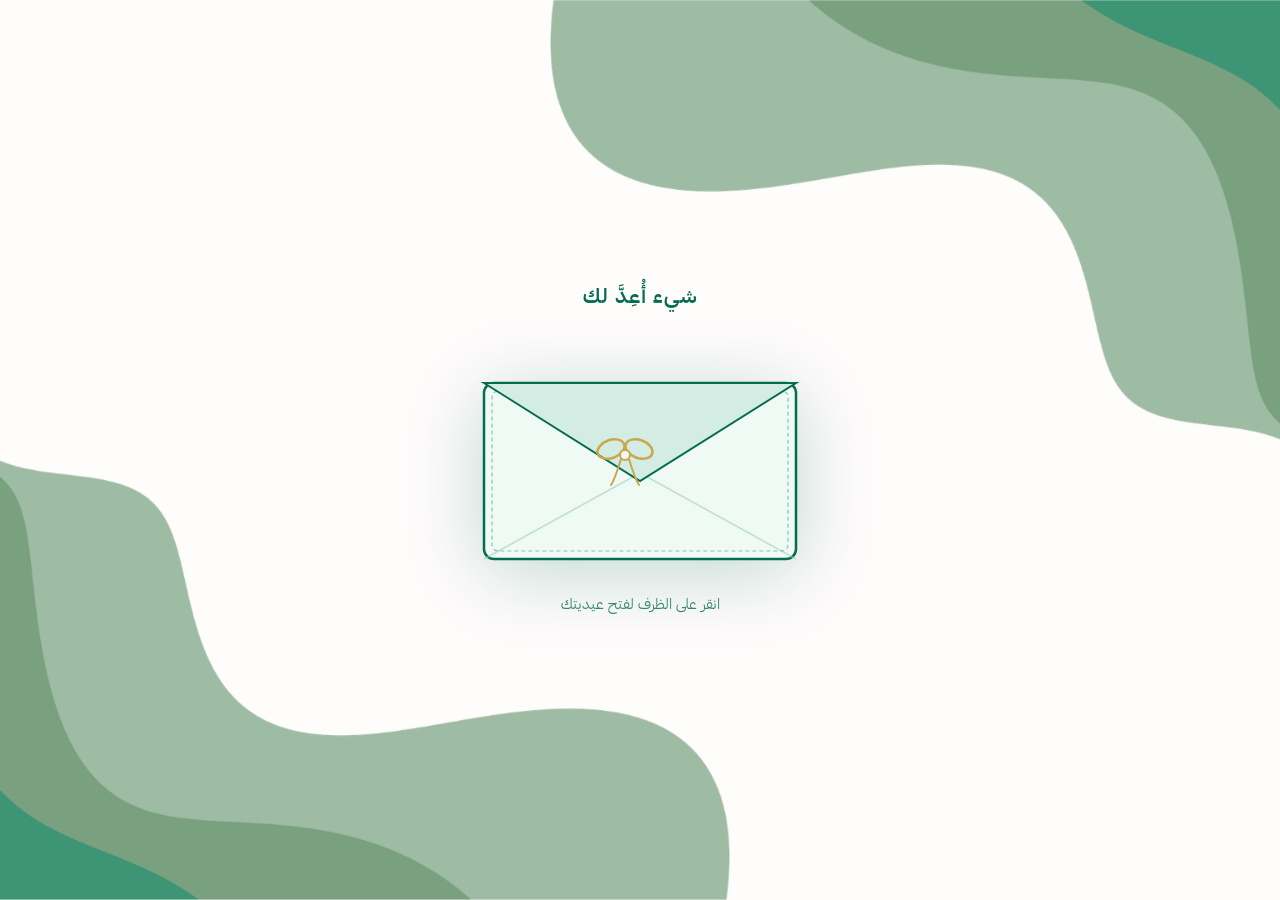
==== commit e31c3031: "Update index.html" ====
--- a/index.html
+++ b/index.html
@@ -3,7 +3,7 @@
 <head>
 <meta charset="UTF-8">
 <meta name="viewport" content="width=device-width, initial-scale=1.0">
-<title>عيديتك 🎁</title>
+<title></title>
 <link href="https://fonts.googleapis.com/css2?family=Tajawal:wght@400;700;900&display=swap" rel="stylesheet">
 <style>
   @font-face {
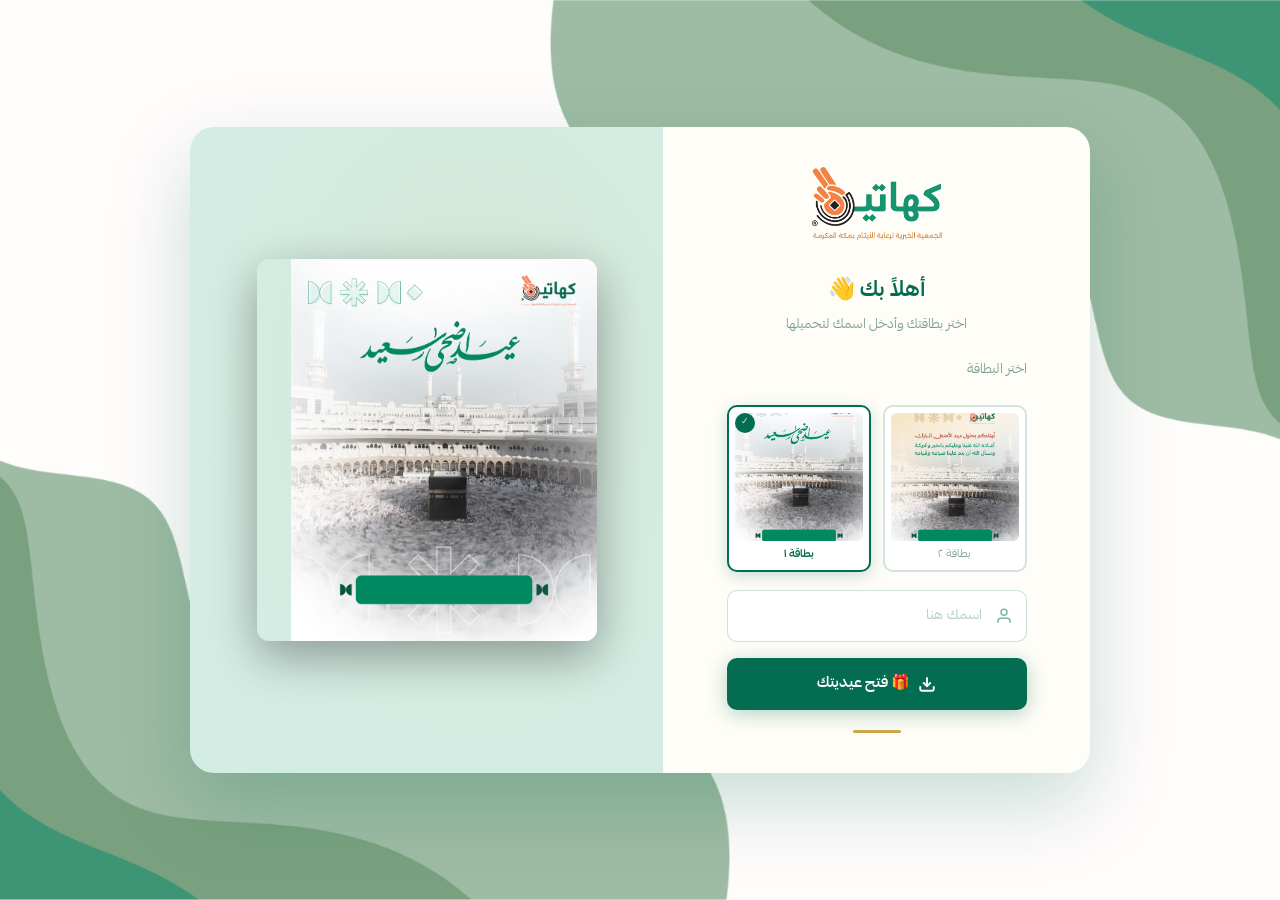
==== commit 479233f7: "Add files via upload" ====
--- a/index.html
+++ b/index.html
@@ -3,7 +3,7 @@
 <head>
 <meta charset="UTF-8">
 <meta name="viewport" content="width=device-width, initial-scale=1.0">
-<title></title>
+<title>عيديتك 🎁</title>
 <link href="https://fonts.googleapis.com/css2?family=Tajawal:wght@400;700;900&display=swap" rel="stylesheet">
 <style>
   @font-face {
@@ -15,254 +15,477 @@
     src: url("fonts/PingAR_LT-Bold.otf") format("opentype");
   }
 
-  * { margin: 0; padding: 0; box-sizing: border-box; }
+  :root {
+    --green: #046c50;
+    --green-dark: #035840;
+    --gold: #c9a84c;
+    --beige-light: #fffdf8;
+  }
+
+  * { box-sizing: border-box; margin: 0; padding: 0; }
 
   body {
-    background: url('images/waves.png') center center / cover no-repeat;
-    font-family: "PingARLT", 'Tajawal', sans-serif;
+    font-family: "PingARLT", 'Tajawal', Arial, sans-serif;
     min-height: 100vh;
     display: flex;
     align-items: center;
     justify-content: center;
+    background-image: url('images/waves.png');
+    background-size: cover;
+    background-position: center;
+    overflow-x: hidden;
+  }
+
+  .main-wrapper {
+    width: 100%;
+    min-height: 100vh;
+    display: flex;
+    align-items: center;
+    justify-content: center;
+    padding: 40px 20px;
+  }
+
+  .split-card {
+    display: flex;
+    flex-direction: row-reverse;
+    width: 100%;
+    max-width: 900px;
+    min-height: 520px;
+    border-radius: 24px;
     overflow: hidden;
+    box-shadow: 0 30px 80px rgba(4,108,80,0.22);
+  }
+
+  /* يسار: معاينة البطاقة */
+  .card-image-side {
+    flex: 1.2;
+    background: #d4ede4;
+    display: flex;
+    align-items: center;
+    justify-content: center;
+    padding: 32px 24px;
     position: relative;
-  }
-
-  
-
-  #scene {
+    overflow: hidden;
+  }
+  .card-image-side::before {
+    content: '';
+    position: absolute;
+    inset: 0;
+    background: radial-gradient(ellipse at 60% 40%, rgba(201,168,76,0.10) 0%, transparent 70%);
+  }
+  .card-preview {
     position: relative;
-    z-index: 10;
-    display: flex;
-    flex-direction: column;
-    align-items: center;
-    gap: 28px;
-  }
-
-  .hint-text {
-    font-size: 1.3rem;
-    color: #046c50;
+    display: inline-block;
+    border-radius: 12px;
+    overflow: hidden;
+    box-shadow: 0 16px 48px rgba(0,0,0,0.35);
+    z-index: 1;
+  }
+  .greeting-img {
+    width: 340px;
+    max-width: 90%;
+    display: block;
+  }
+  .employee-name {
+    position: absolute;
+    left: 55%;
+    bottom: 11%;
+    transform: translateX(-50%);
+    width: 72%;
+    text-align: center;
+    display: flex;
+    align-items: center;
+    justify-content: center;
+    font-size: 17px;
+    line-height: 1;
     font-weight: 700;
-    letter-spacing: 1px;
-    animation: pulse 2s ease-in-out infinite;
+    color: white;
+    white-space: nowrap;
+    font-family: "PingARBold", 'Tajawal', Arial;
+  }
+
+  /* يمين: الفورم */
+  .card-form-side {
+    flex: 1;
+    background: var(--beige-light);
+    display: flex;
+    align-items: center;
+    justify-content: center;
+    padding: 40px 36px;
+  }
+  .form-inner {
+    width: 100%;
+    max-width: 300px;
     text-align: center;
-    font-family: "PingARBold", 'Tajawal', sans-serif;
-  }
-  @keyframes pulse {
-    0%, 100% { opacity: 1; transform: scale(1); }
-    50%       { opacity: 0.7; transform: scale(1.04); }
-  }
-
-  #envelope-wrap {
+  }
+  .form-logo { margin-bottom: 24px; }
+  .form-logo img { width: 130px; }
+  .form-inner h2 {
+    font-size: 22px;
+    font-weight: 900;
+    color: var(--green);
+    font-family: "PingARBold", 'Tajawal', Arial;
+    margin-bottom: 6px;
+  }
+  .form-inner > p {
+    font-size: 13px;
+    color: #7a9e90;
+    margin-bottom: 24px;
+    font-family: "PingARLT", 'Tajawal', Arial;
+  }
+
+  /* اختيار البطاقة */
+  .picker-label {
+    font-size: 12px;
+    color: #7a9e90;
+    margin-bottom: 10px;
+    font-family: "PingARLT", 'Tajawal', Arial;
+    text-align: right;
+  }
+  .card-picker {
+    display: flex;
+    gap: 12px;
+    justify-content: center;
+    margin-bottom: 18px;
+    flex-direction: row-reverse;
+  }
+  .card-thumb {
+    flex: 1;
+    border: 2.5px solid rgba(4,108,80,0.18);
+    border-radius: 10px;
+    padding: 6px;
+    cursor: pointer;
+    transition: border-color 0.25s, box-shadow 0.25s, transform 0.2s;
+    background: #fff;
+    text-align: center;
     position: relative;
-    width: 320px;
-    height: 220px;
+    overflow: hidden;
+  }
+  .card-thumb img {
+    width: 100%;
+    border-radius: 6px;
+    display: block;
+    aspect-ratio: 1/1;
+    object-fit: cover;
+  }
+  .card-thumb span {
+    display: block;
+    font-size: 11px;
+    color: #7a9e90;
+    margin-top: 5px;
+    font-family: "PingARLT", 'Tajawal', Arial;
+  }
+  .card-thumb:hover {
+    border-color: var(--green);
+    transform: translateY(-2px);
+    box-shadow: 0 6px 20px rgba(4,108,80,0.18);
+  }
+  .card-thumb.active {
+    border-color: var(--green);
+    box-shadow: 0 4px 16px rgba(4,108,80,0.22);
+  }
+  .card-thumb.active::after {
+    content: '✓';
+    position: absolute;
+    top: 6px;
+    left: 6px;
+    width: 20px;
+    height: 20px;
+    background: var(--green);
+    color: #fff;
+    border-radius: 50%;
+    font-size: 11px;
+    display: flex;
+    align-items: center;
+    justify-content: center;
+    line-height: 20px;
+  }
+  .card-thumb.active span {
+    color: var(--green);
+    font-family: "PingARBold", 'Tajawal', Arial;
+  }
+
+  /* حقل الاسم */
+  .input-group {
+    position: relative;
+    margin-bottom: 16px;
+  }
+  .input-group input {
+    width: 100%;
+    padding: 14px 44px 14px 16px;
+    border-radius: 10px;
+    border: 1.5px solid rgba(4,108,80,0.2);
+    background: #fff;
+    font-size: 14px;
+    color: var(--green);
+    font-family: "PingARLT", 'Tajawal', Arial;
+    text-align: right;
+    outline: none;
+    transition: border-color 0.3s, box-shadow 0.3s;
+  }
+  .input-group input:focus {
+    border-color: var(--green);
+    box-shadow: 0 0 0 3px rgba(4,108,80,0.1);
+  }
+  .input-group input::placeholder { color: #b0cec5; }
+  .input-icon {
+    position: absolute;
+    right: 14px;
+    top: 50%;
+    transform: translateY(-50%);
+    width: 18px; height: 18px;
+    color: var(--green);
+    opacity: 0.5;
+  }
+
+  /* زر التحميل */
+  #downloadBtn {
+    width: 100%;
+    padding: 14px;
+    border-radius: 10px;
+    border: none;
+    background: var(--green);
+    color: #fff;
+    font-size: 15px;
+    font-family: "PingARBold", 'Tajawal', Arial;
+    font-weight: 700;
     cursor: pointer;
-    animation: shake 3s ease-in-out infinite;
-    transform-origin: center bottom;
-    filter: drop-shadow(0 12px 40px rgba(4,108,80,0.25));
-    transition: filter 0.3s;
-  }
-  #envelope-wrap:hover { filter: drop-shadow(0 20px 60px rgba(4,108,80,0.42)); }
-
-  @keyframes shake {
-    0%, 100% { transform: rotate(0deg); }
-    10%       { transform: rotate(-3deg); }
-    20%       { transform: rotate(3deg); }
-    30%       { transform: rotate(-2deg); }
-    40%       { transform: rotate(2deg); }
-    50%       { transform: rotate(0deg); }
-  }
-
-  #env-svg { width: 100%; height: 100%; position: absolute; inset: 0; }
-
-  #env-flap {
-    transform-origin: top center;
-    transform-box: fill-box;
-    transition: transform 0.6s cubic-bezier(0.4, 0, 0.2, 1);
-  }
-  #envelope-wrap.opening #env-flap { transform: rotateX(-160deg); }
-
-  #env-bow {
-    animation: bowWobble 2s ease-in-out infinite;
-    transform-origin: center;
-    transform-box: fill-box;
-  }
-  @keyframes bowWobble {
-    0%, 100% { transform: scale(1) rotate(0deg); }
-    25%       { transform: scale(1.1) rotate(-5deg); }
-    75%       { transform: scale(1.1) rotate(5deg); }
-  }
-
-  .glitter {
-    position: absolute;
-    border-radius: 50%;
-    pointer-events: none;
-    animation: glitterFly 1.2s ease-out forwards;
-    z-index: 20;
-  }
-  @keyframes glitterFly {
-    0%   { transform: translate(0,0) scale(1); opacity: 1; }
-    100% { transform: translate(var(--dx), var(--dy)) scale(0); opacity: 0; }
-  }
-
-  .confetti {
-    position: fixed;
-    pointer-events: none;
-    animation: confettiFall 2s ease-in forwards;
-    z-index: 100;
-  }
-  @keyframes confettiFall {
-    0%   { transform: translateY(-20px) rotate(0deg); opacity: 1; }
-    100% { transform: translateY(110vh) rotate(720deg); opacity: 0; }
-  }
-
-  #card {
+    display: flex;
+    align-items: center;
+    justify-content: center;
+    gap: 8px;
+    transition: background 0.2s, transform 0.15s, box-shadow 0.2s;
+    box-shadow: 0 4px 20px rgba(4,108,80,0.3);
+  }
+  #downloadBtn:hover {
+    background: var(--green-dark);
+    transform: translateY(-1px);
+    box-shadow: 0 8px 28px rgba(4,108,80,0.4);
+  }
+  #downloadBtn:active { transform: scale(0.98); }
+
+  /* رسالة الخطأ */
+  #error-msg {
+    display: none;
+    color: #e05a3a;
+    font-size: 13px;
+    margin-top: 8px;
+    text-align: center;
+  }
+
+  .form-inner::after {
+    content: '';
+    display: block;
+    width: 48px;
+    height: 3px;
+    background: var(--gold);
+    border-radius: 3px;
+    margin: 20px auto 0;
+  }
+
+  /* Overlay التحميل */
+  #loading-overlay {
     position: fixed;
     inset: 0;
-    z-index: 200;
+    background: rgba(4,108,80,0.92);
     display: flex;
     flex-direction: column;
     align-items: center;
     justify-content: center;
-    background: rgba(0,0,0,0.6);
-    backdrop-filter: blur(6px);
+    z-index: 999;
     opacity: 0;
     pointer-events: none;
-    transition: opacity 0.5s;
-  }
-  #card.show { opacity: 1; pointer-events: all; }
-  #card img {
-    max-width: 88vw;
-    max-height: 68vh;
-    border-radius: 16px;
-    box-shadow: 0 30px 80px rgba(0,0,0,0.4);
-    transform: scale(0.6) rotate(-4deg);
-    transition: transform 0.6s cubic-bezier(0.34, 1.56, 0.64, 1);
-  }
-  #card.show img { transform: scale(1) rotate(0deg); }
-
-  #claim-btn {
-    display: block;
-    margin: 20px auto 0;
-    background: linear-gradient(135deg, #c9a84c, #046c50);
-    color: white;
-    font-family: "PingARBold", 'Tajawal', sans-serif;
-    font-size: 1.2rem;
-    font-weight: 900;
-    padding: 16px 48px;
-    border: none;
-    border-radius: 50px;
-    cursor: pointer;
-    box-shadow: 0 8px 30px rgba(4,108,80,0.4);
-    transform: scale(0.8);
-    opacity: 0;
-    transition: transform 0.5s cubic-bezier(0.34,1.56,0.64,1) 0.4s, opacity 0.4s ease 0.4s, box-shadow 0.2s;
-    letter-spacing: 1px;
-  }
-  #card.show #claim-btn { transform: scale(1); opacity: 1; }
-  #claim-btn:hover { box-shadow: 0 12px 40px rgba(4,108,80,0.6); transform: scale(1.05) !important; }
-  #card-inner { display: flex; flex-direction: column; align-items: center; }
+    transition: opacity 0.4s;
+  }
+  #loading-overlay.show {
+    opacity: 1;
+    pointer-events: all;
+  }
+  .spinner {
+    width: 56px;
+    height: 56px;
+    border: 5px solid rgba(255,255,255,0.25);
+    border-top-color: #fff;
+    border-radius: 50%;
+    animation: spin 0.8s linear infinite;
+    margin-bottom: 20px;
+  }
+  @keyframes spin { to { transform: rotate(360deg); } }
+  #loading-overlay p {
+    color: #fff;
+    font-family: "PingARBold", 'Tajawal', Arial;
+    font-size: 18px;
+  }
+
+  canvas { display: none; }
+
+  @media (max-width: 700px) {
+    .split-card { flex-direction: column; border-radius: 16px; }
+    .card-image-side { padding: 24px 20px; }
+    .greeting-img { width: 260px; }
+    .card-form-side { padding: 30px 24px; }
+  }
 </style>
 </head>
 <body>
 
-<div id="scene">
-  <p class="hint-text">شيء أُعِدَّ لك</p>
-  <div id="envelope-wrap" onclick="openEnvelope()">
-    <svg id="env-svg" viewBox="0 0 320 220" xmlns="http://www.w3.org/2000/svg">
-      <rect x="4" y="40" width="312" height="176" rx="10" fill="#f0faf5" stroke="#046c50" stroke-width="2.5"/>
-      <line x1="4" y1="216" x2="160" y2="130" stroke="#9fcfbe" stroke-width="1.5" opacity="0.6"/>
-      <line x1="316" y1="216" x2="160" y2="130" stroke="#9fcfbe" stroke-width="1.5" opacity="0.6"/>
-      <line x1="4" y1="40" x2="160" y2="130" stroke="#9fcfbe" stroke-width="1.5" opacity="0.5"/>
-      <line x1="316" y1="40" x2="160" y2="130" stroke="#9fcfbe" stroke-width="1.5" opacity="0.5"/>
-      <rect x="12" y="48" width="296" height="160" rx="6" fill="none" stroke="#046c50" stroke-width="1.2" stroke-dasharray="4 3" opacity="0.4"/>
-      <g id="env-flap">
-        <path d="M4,40 L160,138 L316,40 Z" fill="#d4ede4" stroke="#046c50" stroke-width="2"/>
-      </g>
-      <g id="env-bow" transform="translate(145, 112)">
-        <ellipse cx="-14" cy="-6" rx="14" ry="9" fill="none" stroke="#c9a84c" stroke-width="2.5" transform="rotate(-20,-14,-6)"/>
-        <ellipse cx="14" cy="-6" rx="14" ry="9" fill="none" stroke="#c9a84c" stroke-width="2.5" transform="rotate(20,14,-6)"/>
-        <circle cx="0" cy="0" r="5" fill="#f0faf5" stroke="#c9a84c" stroke-width="2"/>
-        <path d="M-4,4 Q-10,24 -14,30" fill="none" stroke="#c9a84c" stroke-width="2" stroke-linecap="round"/>
-        <path d="M4,4 Q10,24 14,30" fill="none" stroke="#c9a84c" stroke-width="2" stroke-linecap="round"/>
-      </g>
-    </svg>
-  </div>
-  <p style="color:#046c50; font-size:0.9rem; font-family:'PingARLT','Tajawal',sans-serif; margin-top:4px; opacity:0.8;">انقر على الظرف لفتح عيديتك</p>
-</div>
-
-<div id="card">
-  <div id="card-inner">
-    <img src="images/new_eid_card.png" alt="عيد سعيد"/>
-    <button id="claim-btn" onclick="goToNext()">قم باستلام عيديتك</button>
+<div class="main-wrapper">
+  <div class="split-card">
+
+    <!-- يسار: معاينة البطاقة -->
+    <div class="card-image-side">
+      <div class="card-preview">
+        <img src="images/adha_card.png" class="greeting-img" id="previewImg" alt="بطاقة التهنئة">
+        <div class="employee-name" id="employeeName"></div>
+      </div>
+    </div>
+
+    <!-- يمين: الفورم -->
+    <div class="card-form-side">
+      <div class="form-inner">
+        <div class="form-logo">
+          <img src="images/logo.webp" alt="شعار كهاتين">
+        </div>
+        <h2>أهلاً بك 👋</h2>
+        <p>اختر بطاقتك وأدخل اسمك لتحميلها</p>
+
+        <!-- اختيار البطاقة -->
+        <p class="picker-label">اختر البطاقة</p>
+        <div class="card-picker">
+          <div class="card-thumb active" id="thumb1" onclick="selectCard(1)">
+            <img src="images/adha_card.png" alt="بطاقة 1">
+            <span>بطاقة ١</span>
+          </div>
+          <div class="card-thumb" id="thumb2" onclick="selectCard(2)">
+            <img src="images/new_adha_card.png" alt="بطاقة 2">
+            <span>بطاقة ٢</span>
+          </div>
+        </div>
+
+        <div class="input-group">
+          <input type="text" id="nameInput" placeholder="اسمك هنا" maxlength="40">
+          <svg class="input-icon" viewBox="0 0 24 24" fill="none" stroke="currentColor" stroke-width="2">
+            <path d="M20 21v-2a4 4 0 0 0-4-4H8a4 4 0 0 0-4 4v2"/>
+            <circle cx="12" cy="7" r="4"/>
+          </svg>
+        </div>
+
+        <button id="downloadBtn" onclick="downloadAndRedirect()">
+          <svg viewBox="0 0 24 24" fill="none" stroke="currentColor" stroke-width="2.5" width="18" height="18">
+            <path d="M21 15v4a2 2 0 0 1-2 2H5a2 2 0 0 1-2-2v-4"/>
+            <polyline points="7 10 12 15 17 10"/>
+            <line x1="12" y1="15" x2="12" y2="3"/>
+          </svg>
+          🎁 فتح عيديتك
+        </button>
+        <p id="error-msg">الرجاء إدخال اسمك أولاً</p>
+      </div>
+    </div>
+
   </div>
 </div>
 
+<!-- Overlay أثناء التحميل -->
+<div id="loading-overlay">
+  <div class="spinner"></div>
+  <p>يتم تجهيز عيديتك...</p>
+</div>
+
+<canvas id="canvas"></canvas>
+
 <script>
-  function playPop() {
+  var cards = {
+    1: {
+      src: 'images/adha_card.png',
+      nameX: 0.50,
+      nameY: 0.870,
+      fontSize: 19,
+      maxWidthRatio: 0.52,
+      nameColor: '#ffffff',
+      previewTop: '85%',
+      previewLeft: '55%'
+    },
+    2: {
+      src: 'images/new_adha_card.png',
+      nameX: 0.50,
+      nameY: 0.870,
+      fontSize: 19,
+      maxWidthRatio: 0.52,
+      nameColor: '#ffffff',
+      previewTop: '85%',
+      previewLeft: '55%'
+    }
+  };
+
+  var selectedCard = 1;
+
+  function selectCard(num) {
+    selectedCard = num;
+    document.getElementById('previewImg').src = cards[num].src;
+    document.getElementById('employeeName').style.top = cards[num].previewTop;
+    document.getElementById('employeeName').style.left = cards[num].previewLeft || '55%';
+    document.getElementById('thumb1').classList.toggle('active', num === 1);
+    document.getElementById('thumb2').classList.toggle('active', num === 2);
+  }
+
+  document.getElementById('nameInput').addEventListener('input', function () {
+    document.getElementById('employeeName').textContent = this.value;
+    document.getElementById('error-msg').style.display = 'none';
+  });
+
+  async function downloadAndRedirect() {
+    var name = document.getElementById('nameInput').value.trim();
+    if (!name) {
+      document.getElementById('error-msg').style.display = 'block';
+      document.getElementById('nameInput').focus();
+      return;
+    }
+
+    var img = document.getElementById('previewImg');
+    if (!img.complete) { alert('الصورة لم تتحمل بعد'); return; }
+
+    // أظهر الـ overlay
+    document.getElementById('loading-overlay').classList.add('show');
+
     try {
-      const ctx = new (window.AudioContext || window.webkitAudioContext)();
-      const osc = ctx.createOscillator(), gain = ctx.createGain();
-      osc.connect(gain); gain.connect(ctx.destination);
-      osc.frequency.setValueAtTime(600, ctx.currentTime);
-      osc.frequency.exponentialRampToValueAtTime(120, ctx.currentTime + 0.15);
-      gain.gain.setValueAtTime(0.4, ctx.currentTime);
-      gain.gain.exponentialRampToValueAtTime(0.001, ctx.currentTime + 0.3);
-      osc.start(); osc.stop(ctx.currentTime + 0.3);
-      setTimeout(() => {
-        const o2 = ctx.createOscillator(), g2 = ctx.createGain();
-        o2.type = 'triangle';
-        o2.connect(g2); g2.connect(ctx.destination);
-        o2.frequency.setValueAtTime(1200, ctx.currentTime);
-        o2.frequency.exponentialRampToValueAtTime(800, ctx.currentTime + 0.2);
-        g2.gain.setValueAtTime(0.2, ctx.currentTime);
-        g2.gain.exponentialRampToValueAtTime(0.001, ctx.currentTime + 0.25);
-        o2.start(); o2.stop(ctx.currentTime + 0.25);
-      }, 150);
+      await document.fonts.load('bold 40px PingARBold');
+      await document.fonts.ready;
     } catch(e) {}
-  }
-
-  function spawnGlitter(x, y) {
-    const colors = ['#c9a84c','#046c50','#f5d998','#9fcfbe','#035840','#e8c97a'];
-    for (let i = 0; i < 30; i++) {
-      const g = document.createElement('div');
-      g.className = 'glitter';
-      const size = 4 + Math.random() * 8;
-      g.style.cssText = `width:${size}px;height:${size}px;background:${colors[Math.floor(Math.random()*colors.length)]};left:${x}px;top:${y}px;--dx:${(Math.random()-0.5)*200}px;--dy:${(Math.random()-0.5)*200}px;`;
-      document.body.appendChild(g);
-      setTimeout(() => g.remove(), 1300);
-    }
-  }
-
-  function launchConfetti() {
-    const colors = ['#c9a84c','#046c50','#f5d998','#9fcfbe','#035840','#d4ede4','#e8c97a'];
-    for (let i = 0; i < 80; i++) {
-      const c = document.createElement('div');
-      c.className = 'confetti';
-      c.style.cssText = `left:${Math.random()*100}vw;top:-20px;background:${colors[Math.floor(Math.random()*colors.length)]};border-radius:${Math.random()>0.5?'50%':'2px'};width:${6+Math.random()*8}px;height:${6+Math.random()*8}px;animation-delay:${Math.random()*0.8}s;animation-duration:${1.5+Math.random()*1.5}s;`;
-      document.body.appendChild(c);
-      setTimeout(() => c.remove(), 3000);
-    }
-  }
-
-  let opened = false;
-  function openEnvelope() {
-    if (opened) return;
-    opened = true;
-    const wrap = document.getElementById('envelope-wrap');
-    const rect = wrap.getBoundingClientRect();
-    wrap.style.animation = 'none';
-    wrap.classList.add('opening');
-    playPop();
-    spawnGlitter(rect.left + rect.width/2, rect.top + rect.height/2);
-    setTimeout(() => {
-      launchConfetti();
-      setTimeout(() => document.getElementById('card').classList.add('show'), 400);
-    }, 600);
-  }
-
-  function goToNext() { window.location.href = 'main.html'; }
+
+    var cfg = cards[selectedCard];
+    var canvas = document.getElementById('canvas');
+    var nW = img.naturalWidth;
+    var nH = img.naturalHeight;
+    canvas.width  = nW;
+    canvas.height = nH;
+
+    var ctx = canvas.getContext('2d');
+    ctx.drawImage(img, 0, 0, nW, nH);
+
+    var RECT_X   = nW * cfg.nameX;
+    var RECT_Y   = nH * cfg.nameY;
+    var fontSize = Math.round(cfg.fontSize * (nW / 380));
+    var maxWidth = nW * cfg.maxWidthRatio;
+
+    ctx.font         = fontSize + 'px PingARBold, Tajawal, Arial, sans-serif';
+    ctx.fillStyle    = cfg.nameColor;
+    ctx.textAlign    = 'center';
+    ctx.textBaseline = 'middle';
+    ctx.fillText(name, RECT_X, RECT_Y, maxWidth);
+
+    // حفظ dataURL في sessionStorage والانتقال للظرف
+    var dataURL = canvas.toDataURL('image/png');
+    
+    try {
+      sessionStorage.setItem('eid_card_data', dataURL);
+      sessionStorage.setItem('eid_card_name', name);
+    } catch(e) {}
+
+    // انتقل مباشرة للظرف
+    setTimeout(function() {
+      window.location.href = 'envelope.html';
+    }, 800);
+  }
 </script>
 </body>
 </html>
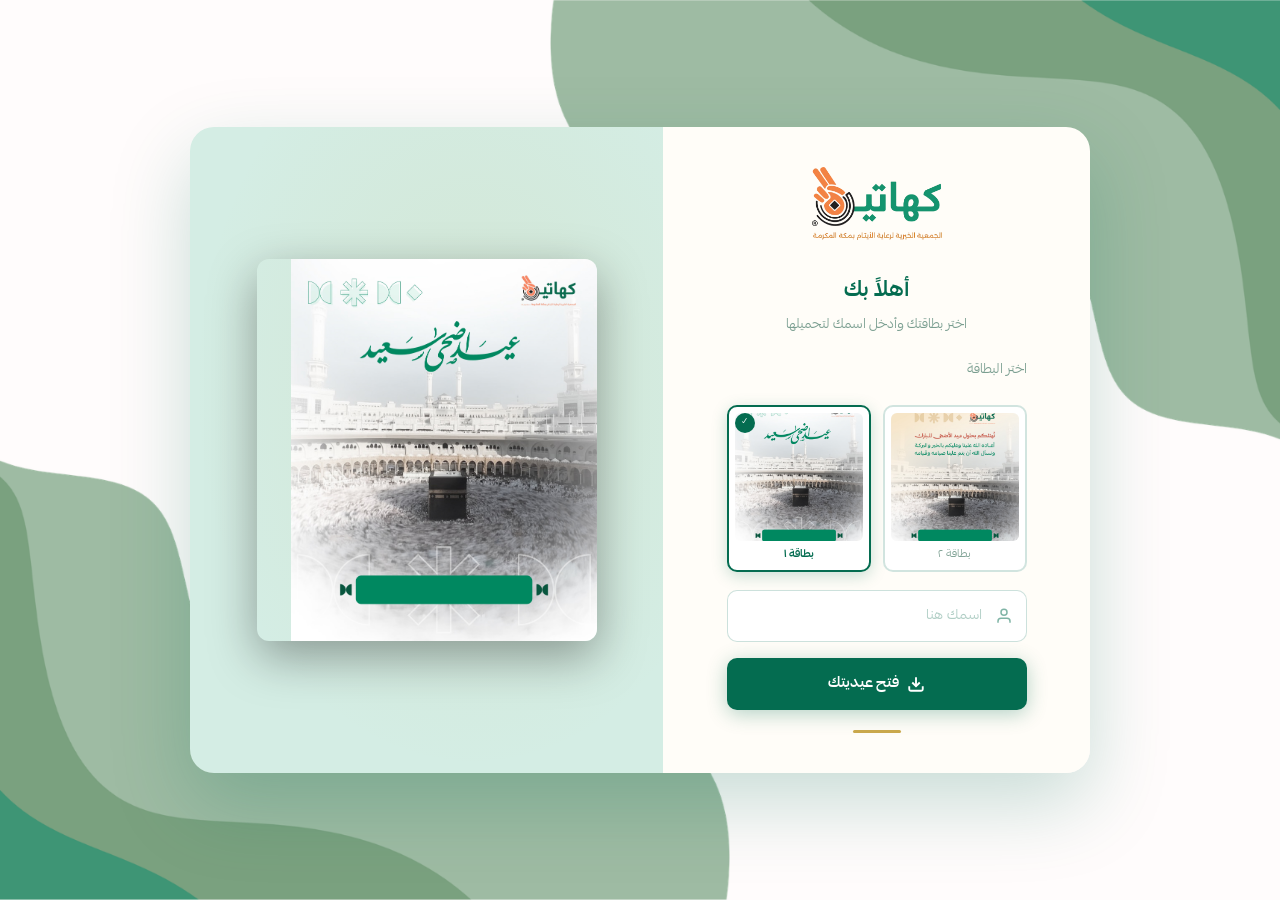
==== commit 6ca764aa: "Update index.html" ====
--- a/index.html
+++ b/index.html
@@ -3,7 +3,7 @@
 <head>
 <meta charset="UTF-8">
 <meta name="viewport" content="width=device-width, initial-scale=1.0">
-<title>عيديتك 🎁</title>
+<title> </title>
 <link href="https://fonts.googleapis.com/css2?family=Tajawal:wght@400;700;900&display=swap" rel="stylesheet">
 <style>
   @font-face {
@@ -346,7 +346,7 @@
         <div class="form-logo">
           <img src="images/logo.webp" alt="شعار كهاتين">
         </div>
-        <h2>أهلاً بك 👋</h2>
+        <h2>أهلاً بك </h2>
         <p>اختر بطاقتك وأدخل اسمك لتحميلها</p>
 
         <!-- اختيار البطاقة -->
@@ -376,7 +376,7 @@
             <polyline points="7 10 12 15 17 10"/>
             <line x1="12" y1="15" x2="12" y2="3"/>
           </svg>
-          🎁 فتح عيديتك
+           فتح عيديتك
         </button>
         <p id="error-msg">الرجاء إدخال اسمك أولاً</p>
       </div>
